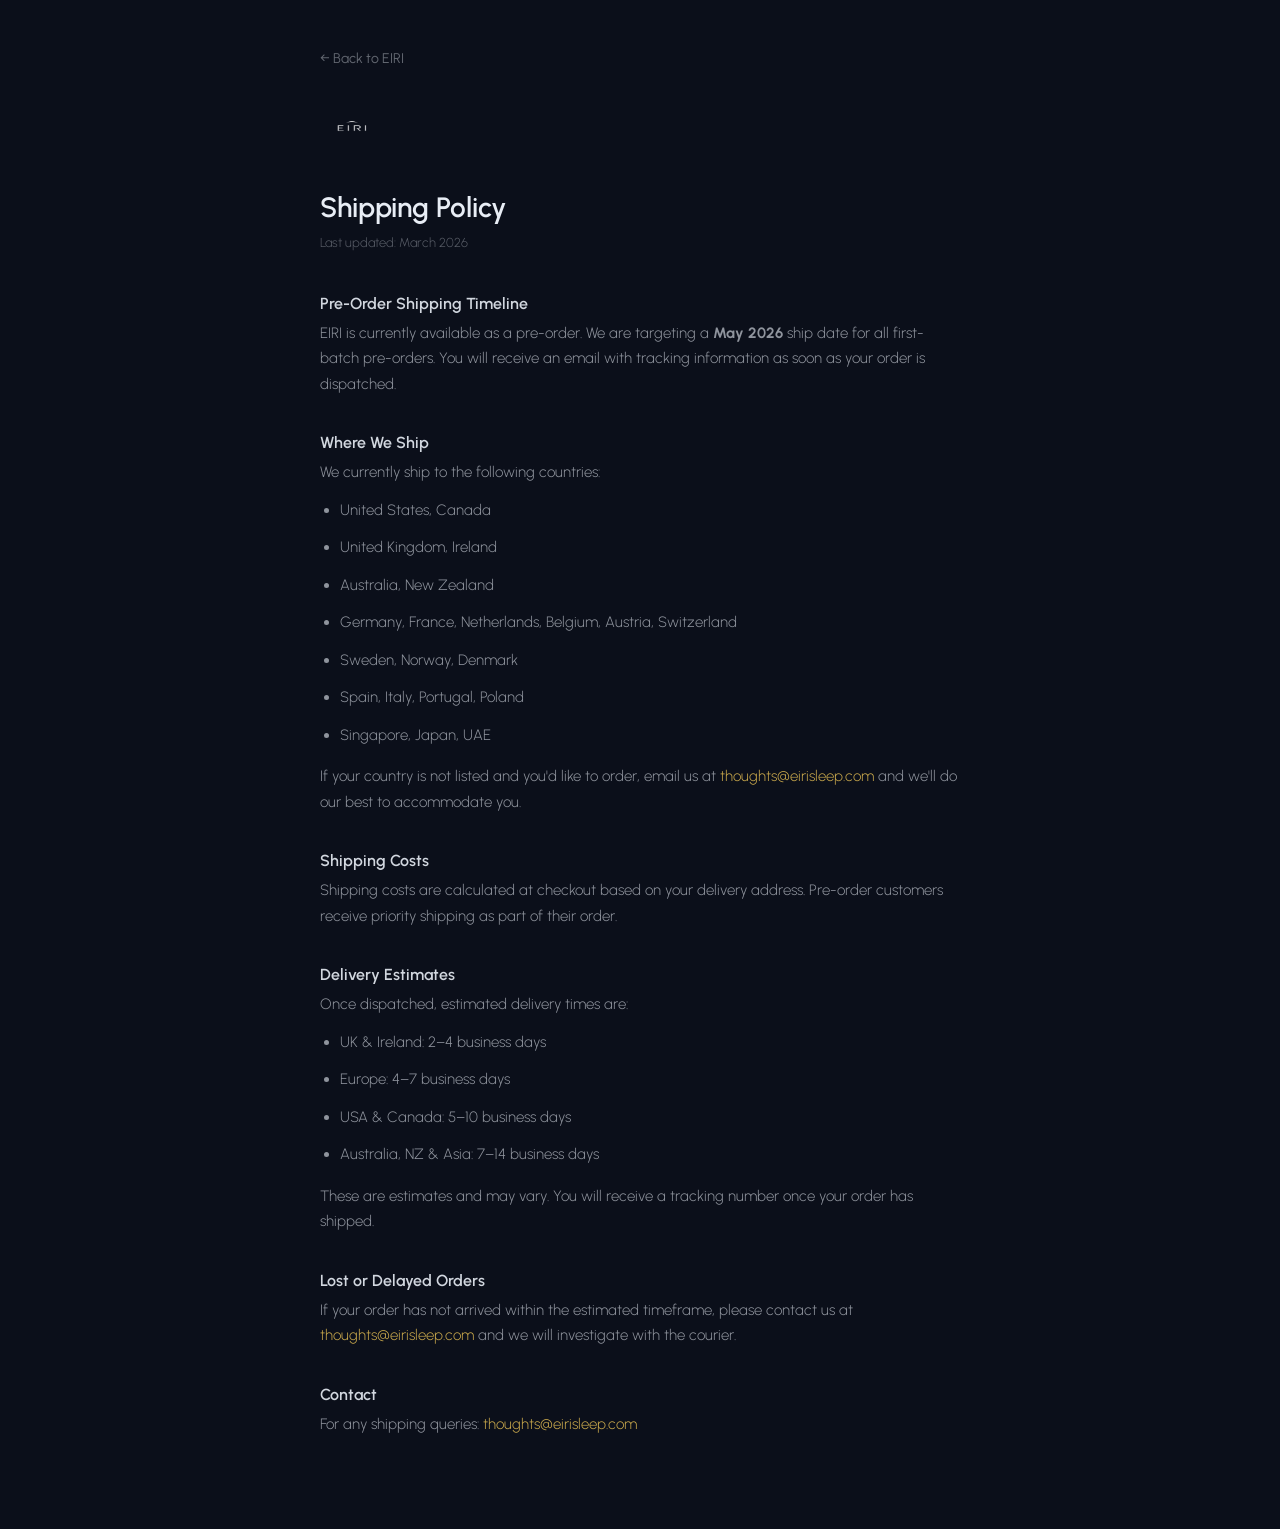
==== shipping-policy.html @ a2f82ccc "Add thank you email webhook, refund policy, shipping policy, footer" ====
<!doctype html>
<html lang="en">
<head>
  <meta charset="utf-8" />
  <meta name="viewport" content="width=device-width,initial-scale=1" />
  <title>EIRI - Shipping Policy</title>
  <link rel="icon" type="image/png" href="images/eirifavicon.png" />
  <link rel="preconnect" href="https://fonts.googleapis.com">
  <link rel="preconnect" href="https://fonts.gstatic.com" crossorigin>
  <link href="https://fonts.googleapis.com/css2?family=Urbanist:wght@300;400;500;600&display=swap" rel="stylesheet">
  <style>
    :root { --bg: #0B0F1A; --panel: #121826; --text: #E8EDF5; --line: rgba(232,237,245,0.1); }
    * { box-sizing: border-box; }
    body { margin: 0; font-family: "Urbanist", ui-sans-serif, system-ui; background: var(--bg); color: var(--text); padding: 48px 24px 80px; }
    .wrap { max-width: 640px; margin: 0 auto; }
    .logo { width: 64px; opacity: 0.9; margin-bottom: 40px; display: block; }
    h1 { font-size: 28px; font-weight: 600; margin: 0 0 8px; }
    .updated { font-size: 13px; color: rgba(232,237,245,0.35); margin: 0 0 40px; }
    h2 { font-size: 16px; font-weight: 600; margin: 36px 0 8px; color: rgba(232,237,245,0.9); }
    p, li { font-size: 15px; font-weight: 300; color: rgba(232,237,245,0.6); line-height: 1.7; margin: 0 0 12px; }
    ul { padding-left: 20px; margin: 0 0 16px; }
    a { color: #C9A84C; text-decoration: none; }
    a:hover { text-decoration: underline; }
    .back { display: inline-block; margin-bottom: 40px; font-size: 14px; color: rgba(232,237,245,0.4); }
    .back:hover { color: var(--text); text-decoration: none; }
  </style>
</head>
<body>
  <div class="wrap">
    <a href="/" class="back">← Back to EIRI</a>
    <img src="images/EIRIWHITELOGOBIG.png" alt="EIRI" class="logo" />
    <h1>Shipping Policy</h1>
    <p class="updated">Last updated: March 2026</p>

    <h2>Pre-Order Shipping Timeline</h2>
    <p>EIRI is currently available as a pre-order. We are targeting a <strong>May 2026</strong> ship date for all first-batch pre-orders. You will receive an email with tracking information as soon as your order is dispatched.</p>

    <h2>Where We Ship</h2>
    <p>We currently ship to the following countries:</p>
    <ul>
      <li>United States, Canada</li>
      <li>United Kingdom, Ireland</li>
      <li>Australia, New Zealand</li>
      <li>Germany, France, Netherlands, Belgium, Austria, Switzerland</li>
      <li>Sweden, Norway, Denmark</li>
      <li>Spain, Italy, Portugal, Poland</li>
      <li>Singapore, Japan, UAE</li>
    </ul>
    <p>If your country is not listed and you'd like to order, email us at <a href="mailto:thoughts@eirisleep.com">thoughts@eirisleep.com</a> and we'll do our best to accommodate you.</p>

    <h2>Shipping Costs</h2>
    <p>Shipping costs are calculated at checkout based on your delivery address. Pre-order customers receive priority shipping as part of their order.</p>

    <h2>Delivery Estimates</h2>
    <p>Once dispatched, estimated delivery times are:</p>
    <ul>
      <li>UK & Ireland: 2–4 business days</li>
      <li>Europe: 4–7 business days</li>
      <li>USA & Canada: 5–10 business days</li>
      <li>Australia, NZ & Asia: 7–14 business days</li>
    </ul>
    <p>These are estimates and may vary. You will receive a tracking number once your order has shipped.</p>

    <h2>Lost or Delayed Orders</h2>
    <p>If your order has not arrived within the estimated timeframe, please contact us at <a href="mailto:thoughts@eirisleep.com">thoughts@eirisleep.com</a> and we will investigate with the courier.</p>

    <h2>Contact</h2>
    <p>For any shipping queries: <a href="mailto:thoughts@eirisleep.com">thoughts@eirisleep.com</a></p>
  </div>
</body>
</html>
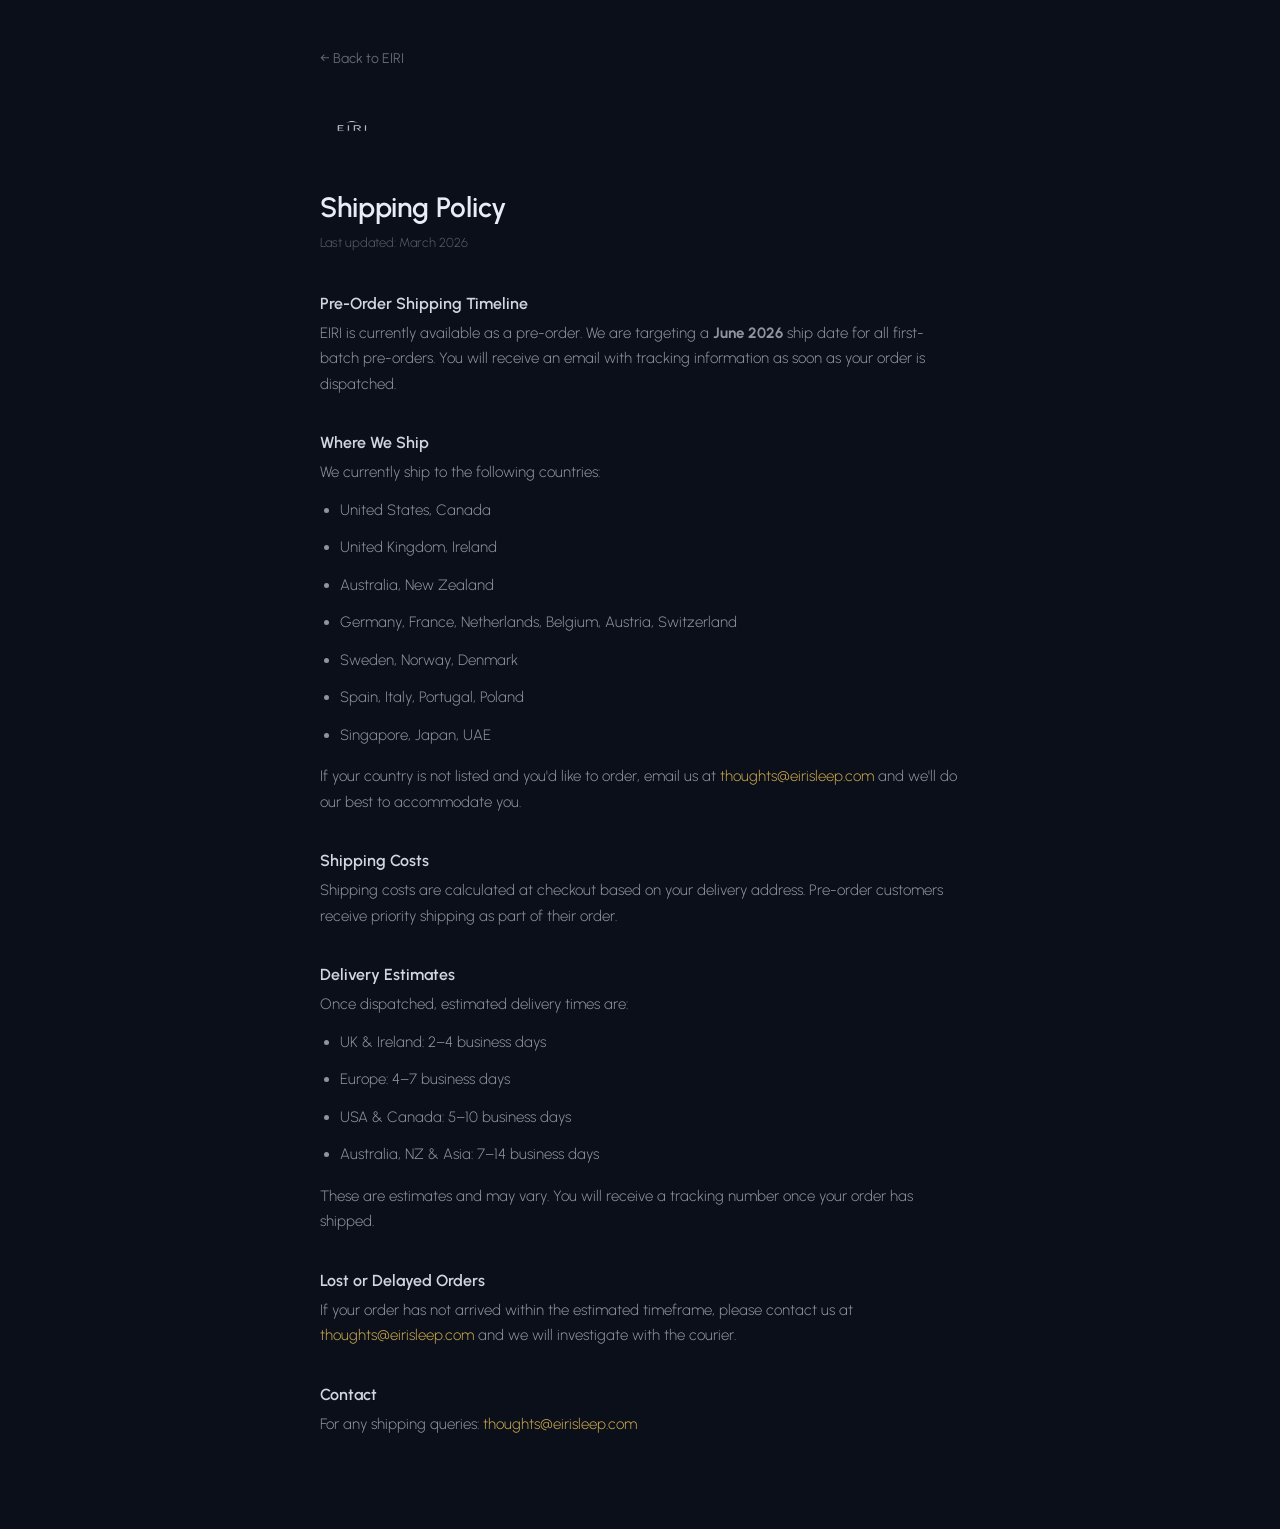
==== commit 49bafe01: "Update ship date from May to June across all pages" ====
--- a/shipping-policy.html
+++ b/shipping-policy.html
@@ -33,7 +33,7 @@
     <p class="updated">Last updated: March 2026</p>
 
     <h2>Pre-Order Shipping Timeline</h2>
-    <p>EIRI is currently available as a pre-order. We are targeting a <strong>May 2026</strong> ship date for all first-batch pre-orders. You will receive an email with tracking information as soon as your order is dispatched.</p>
+    <p>EIRI is currently available as a pre-order. We are targeting a <strong>June 2026</strong> ship date for all first-batch pre-orders. You will receive an email with tracking information as soon as your order is dispatched.</p>
 
     <h2>Where We Ship</h2>
     <p>We currently ship to the following countries:</p>
